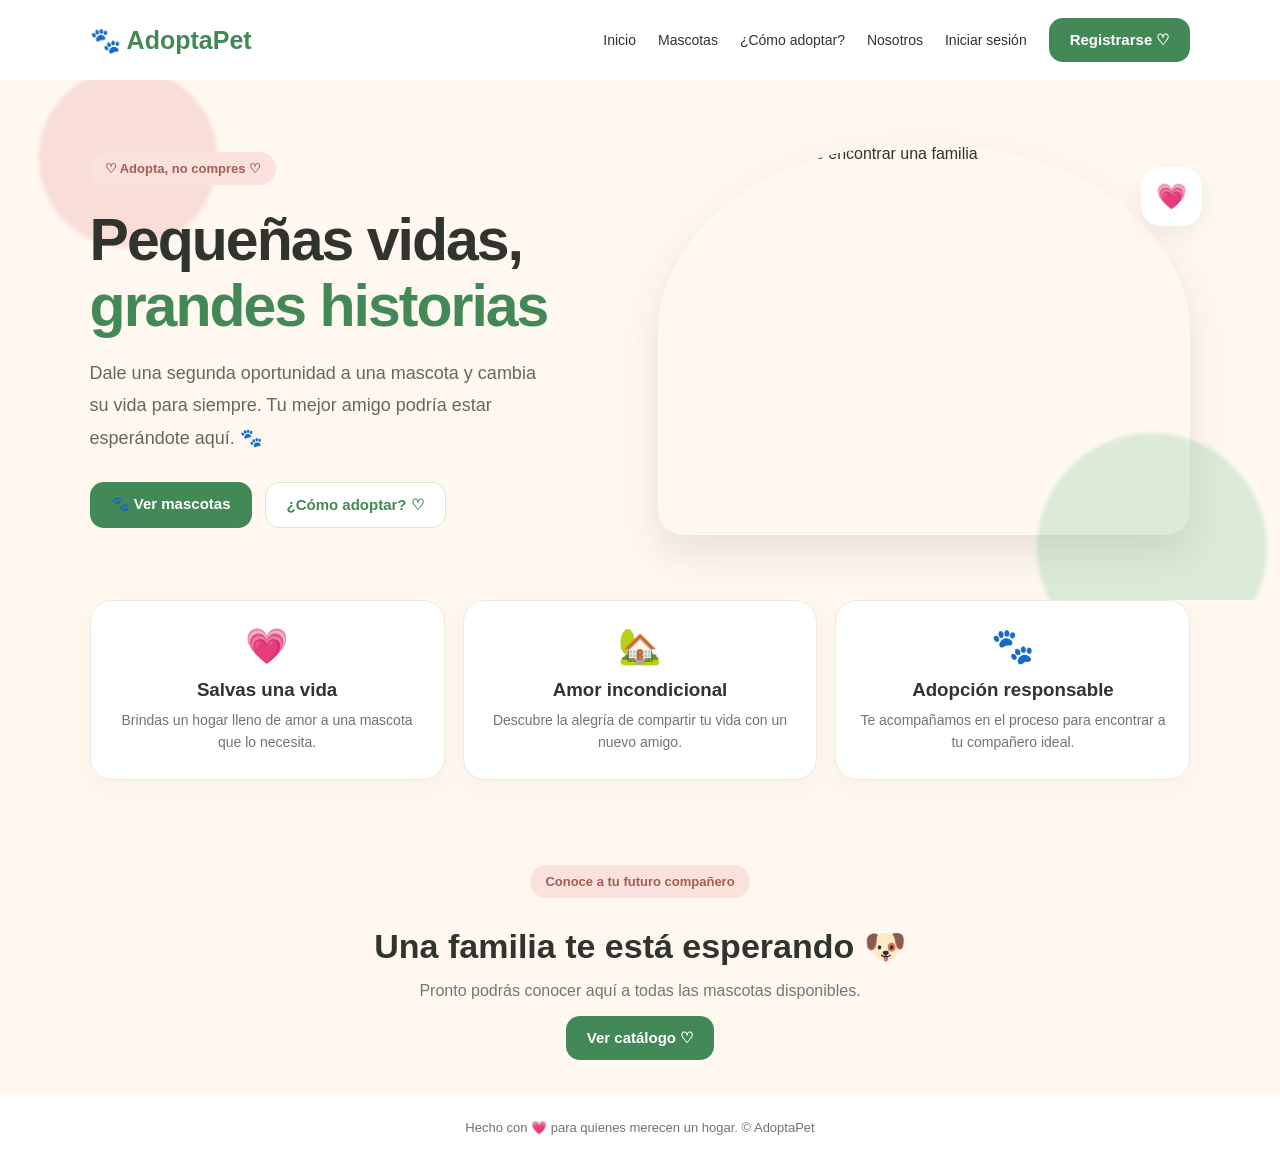
==== src/main/resources/static/index.html @ c1ac3069 "Create index.html Crear portada inicial AdoptaPet" ====
<!DOCTYPE html>
<html lang="es">
<head>
    <meta charset="UTF-8">
    <meta name="viewport" content="width=device-width, initial-scale=1.0">
    <meta name="theme-color" content="#fff8f1">
    <title>AdoptaPet | Pequeñas vidas, grandes historias</title>
    <style>
        :root {
            --verde: #438957;
            --verde-claro: #e1efdf;
            --rosa: #f7a49b;
            --crema: #fff8f1;
            --texto: #30332e;
            --blanco: #ffffff;
        }

        * {
            box-sizing: border-box;
        }

        body {
            margin: 0;
            font-family: "Trebuchet MS", Arial, sans-serif;
            color: var(--texto);
            background: var(--crema);
        }

        header {
            display: flex;
            justify-content: space-between;
            align-items: center;
            gap: 20px;
            padding: 18px 7%;
            background: var(--blanco);
            box-shadow: 0 3px 15px #4b493b12;
        }

        .logo {
            color: var(--verde);
            font-size: 25px;
            font-weight: 900;
        }

        nav {
            display: flex;
            align-items: center;
            gap: 22px;
        }

        nav a {
            color: var(--texto);
            text-decoration: none;
            font-size: 14px;
        }

        nav a:hover {
            color: var(--verde);
        }

        .boton {
            display: inline-block;
            padding: 13px 21px;
            border: 0;
            border-radius: 14px;
            background: var(--verde);
            color: white;
            font-size: 15px;
            font-weight: bold;
            text-decoration: none;
            cursor: pointer;
            transition: transform .2s, background .2s;
        }

        .boton:hover {
            background: #347247;
            transform: translateY(-2px);
        }

        .boton-claro {
            background: white;
            color: var(--verde);
            border: 1px solid #d9e8d5;
        }

        .portada {
            display: grid;
            grid-template-columns: 1fr 1fr;
            align-items: center;
            gap: 35px;
            padding: 65px 7%;
            overflow: hidden;
            background:
                radial-gradient(circle at 10% 15%, #f9ded7 0 7%, transparent 7.5%),
                radial-gradient(circle at 90% 90%, #dcebd8 0 9%, transparent 9.5%),
                var(--crema);
        }

        .etiqueta {
            display: inline-block;
            padding: 9px 15px;
            border-radius: 30px;
            background: #fbe2dc;
            color: #a45e55;
            font-size: 13px;
            font-weight: bold;
        }

        h1 {
            margin: 22px 0 18px;
            font-size: clamp(38px, 5vw, 59px);
            line-height: 1.12;
            letter-spacing: -2px;
        }

        h1 span {
            color: var(--verde);
        }

        .descripcion {
            max-width: 470px;
            color: #66675f;
            font-size: 18px;
            line-height: 1.8;
        }

        .acciones {
            display: flex;
            flex-wrap: wrap;
            gap: 13px;
            margin-top: 28px;
        }

        .foto-portada {
            position: relative;
        }

        .foto-portada img {
            display: block;
            width: 100%;
            height: 390px;
            object-fit: cover;
            border-radius: 48% 48% 25px 25px;
            box-shadow: 0 18px 40px #5b493522;
        }

        .corazon {
            position: absolute;
            top: 22px;
            right: -12px;
            padding: 15px;
            background: white;
            border-radius: 20px;
            font-size: 25px;
            box-shadow: 0 8px 20px #33333312;
        }

        .beneficios {
            display: grid;
            grid-template-columns: repeat(3, 1fr);
            gap: 18px;
            padding: 0 7% 60px;
        }

        .beneficio {
            padding: 25px 18px;
            text-align: center;
            background: white;
            border: 1px solid #f0e9df;
            border-radius: 22px;
            box-shadow: 0 8px 25px #5b49320b;
        }

        .beneficio .icono {
            font-size: 35px;
        }

        .beneficio h3 {
            margin: 12px 0 8px;
        }

        .beneficio p {
            margin: 0;
            color: #74746d;
            font-size: 14px;
            line-height: 1.6;
        }

        .titulo-seccion {
            padding: 25px 7% 35px;
            text-align: center;
        }

        .titulo-seccion h2 {
            margin-bottom: 8px;
            font-size: 34px;
        }

        .titulo-seccion p {
            color: #77766f;
        }

        footer {
            padding: 25px;
            text-align: center;
            background: white;
            color: #73736d;
            font-size: 13px;
        }

        @media (max-width: 760px) {
            header {
                padding: 16px 5%;
                flex-wrap: wrap;
            }

            nav {
                width: 100%;
                gap: 15px;
                flex-wrap: wrap;
            }

            .portada {
                grid-template-columns: 1fr;
                padding: 45px 6%;
            }

            .foto-portada img {
                height: 300px;
            }

            .beneficios {
                grid-template-columns: 1fr;
                padding: 0 6% 40px;
            }

            h1 {
                letter-spacing: -1px;
            }
        }
    </style>
</head>
<body>

<header>
    <a class="logo" href="#" style="text-decoration:none;">🐾 AdoptaPet</a>

    <nav>
        <a href="#inicio">Inicio</a>
        <a href="#mascotas">Mascotas</a>
        <a href="#como-adoptar">¿Cómo adoptar?</a>
        <a href="#nosotros">Nosotros</a>
        <a href="#login">Iniciar sesión</a>
        <a class="boton" href="#registro">Registrarse ♡</a>
    </nav>
</header>

<main>
    <section class="portada" id="inicio">
        <div>
            <span class="etiqueta">♡ Adopta, no compres ♡</span>

            <h1>Pequeñas vidas,<br><span>grandes historias</span></h1>

            <p class="descripcion">
                Dale una segunda oportunidad a una mascota
                y cambia su vida para siempre. Tu mejor amigo
                podría estar esperándote aquí. 🐾
            </p>

            <div class="acciones">
                <a class="boton" href="#mascotas">🐾 Ver mascotas</a>
                <a class="boton boton-claro" href="#como-adoptar">
                    ¿Cómo adoptar? ♡
                </a>
            </div>
        </div>

        <div class="foto-portada">
            <img
                src="https://images.unsplash.com/photo-1450778869180-41d0601e046e?auto=format&fit=crop&w=1000&q=85"
                alt="Un perrito esperando encontrar una familia">
            <div class="corazon">💗</div>
        </div>
    </section>

    <section class="beneficios" id="como-adoptar">
        <article class="beneficio">
            <div class="icono">💗</div>
            <h3>Salvas una vida</h3>
            <p>Brindas un hogar lleno de amor a una mascota que lo necesita.</p>
        </article>

        <article class="beneficio">
            <div class="icono">🏡</div>
            <h3>Amor incondicional</h3>
            <p>Descubre la alegría de compartir tu vida con un nuevo amigo.</p>
        </article>

        <article class="beneficio">
            <div class="icono">🐾</div>
            <h3>Adopción responsable</h3>
            <p>Te acompañamos en el proceso para encontrar a tu compañero ideal.</p>
        </article>
    </section>

    <section class="titulo-seccion" id="mascotas">
        <span class="etiqueta">Conoce a tu futuro compañero</span>
        <h2>Una familia te está esperando 🐶</h2>
        <p>Pronto podrás conocer aquí a todas las mascotas disponibles.</p>
        <a class="boton" href="#mascotas">Ver catálogo ♡</a>
    </section>
</main>

<footer id="nosotros">
    Hecho con 💗 para quienes merecen un hogar. © AdoptaPet
</footer>

</body>
</html>
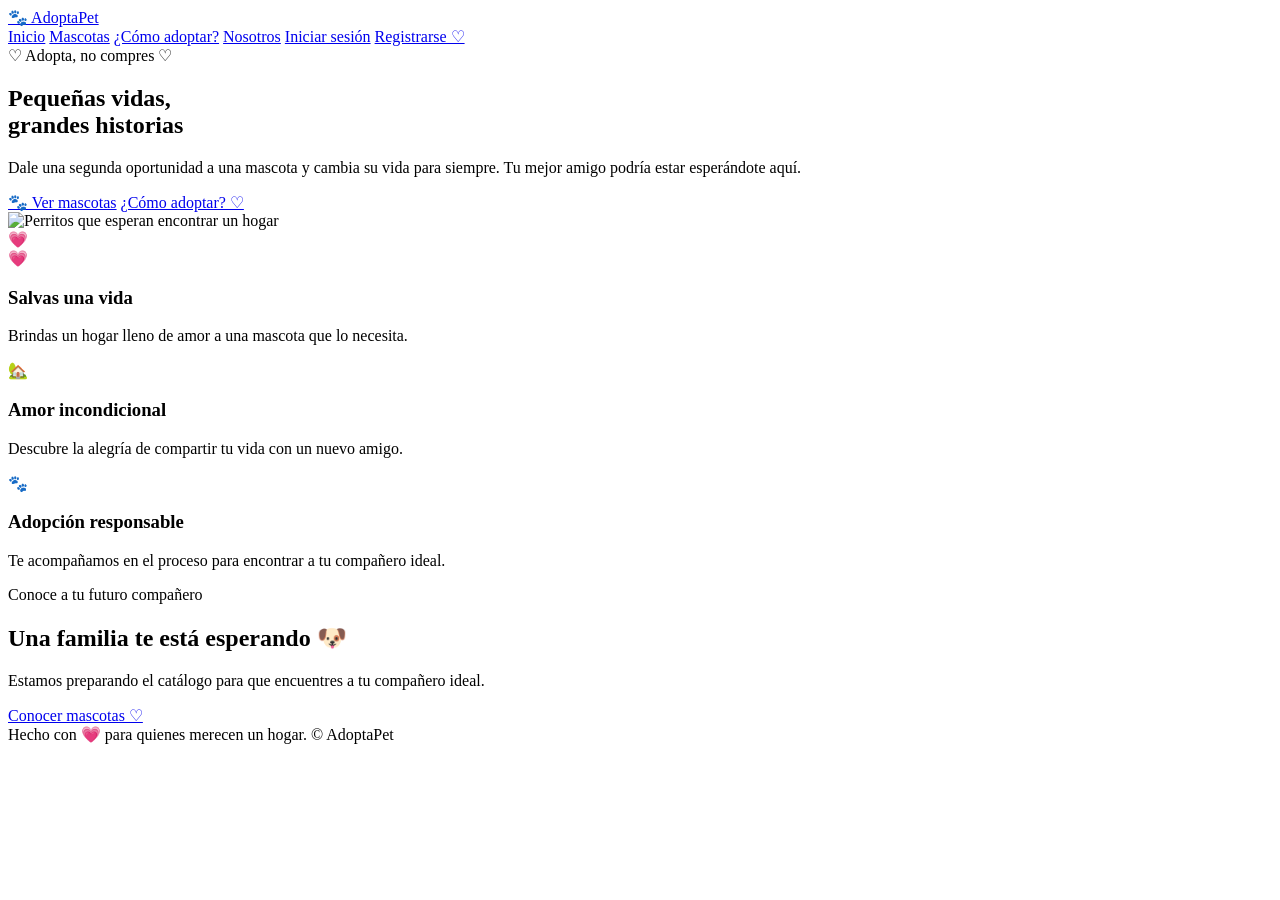
==== commit 486410f9: "Update index.html" ====
--- a/src/main/resources/static/index.html
+++ b/src/main/resources/static/index.html
@@ -5,254 +5,20 @@
     <meta charset="UTF-8">
     <meta name="viewport" content="width=device-width, initial-scale=1.0">
     <meta name="theme-color" content="#fff8f1">
+    <meta name="description" content="Encuentra a tu mejor amigo y dale un hogar lleno de amor.">
     <title>AdoptaPet | Pequeñas vidas, grandes historias</title>
-    <style>
-        :root {
-            --verde: #438957;
-            --verde-claro: #e1efdf;
-            --rosa: #f7a49b;
-            --crema: #fff8f1;
-            --texto: #30332e;
-            --blanco: #ffffff;
-        }
-
-        * {
-            box-sizing: border-box;
-        }
-
-        body {
-            margin: 0;
-            font-family: "Trebuchet MS", Arial, sans-serif;
-            color: var(--texto);
-            background: var(--crema);
-        }
-
-        header {
-            display: flex;
-            justify-content: space-between;
-            align-items: center;
-            gap: 20px;
-            padding: 18px 7%;
-            background: var(--blanco);
-            box-shadow: 0 3px 15px #4b493b12;
-        }
-
-        .logo {
-            color: var(--verde);
-            font-size: 25px;
-            font-weight: 900;
-        }
-
-        nav {
-            display: flex;
-            align-items: center;
-            gap: 22px;
-        }
-
-        nav a {
-            color: var(--texto);
-            text-decoration: none;
-            font-size: 14px;
-        }
-
-        nav a:hover {
-            color: var(--verde);
-        }
-
-        .boton {
-            display: inline-block;
-            padding: 13px 21px;
-            border: 0;
-            border-radius: 14px;
-            background: var(--verde);
-            color: white;
-            font-size: 15px;
-            font-weight: bold;
-            text-decoration: none;
-            cursor: pointer;
-            transition: transform .2s, background .2s;
-        }
-
-        .boton:hover {
-            background: #347247;
-            transform: translateY(-2px);
-        }
-
-        .boton-claro {
-            background: white;
-            color: var(--verde);
-            border: 1px solid #d9e8d5;
-        }
-
-        .portada {
-            display: grid;
-            grid-template-columns: 1fr 1fr;
-            align-items: center;
-            gap: 35px;
-            padding: 65px 7%;
-            overflow: hidden;
-            background:
-                radial-gradient(circle at 10% 15%, #f9ded7 0 7%, transparent 7.5%),
-                radial-gradient(circle at 90% 90%, #dcebd8 0 9%, transparent 9.5%),
-                var(--crema);
-        }
-
-        .etiqueta {
-            display: inline-block;
-            padding: 9px 15px;
-            border-radius: 30px;
-            background: #fbe2dc;
-            color: #a45e55;
-            font-size: 13px;
-            font-weight: bold;
-        }
-
-        h1 {
-            margin: 22px 0 18px;
-            font-size: clamp(38px, 5vw, 59px);
-            line-height: 1.12;
-            letter-spacing: -2px;
-        }
-
-        h1 span {
-            color: var(--verde);
-        }
-
-        .descripcion {
-            max-width: 470px;
-            color: #66675f;
-            font-size: 18px;
-            line-height: 1.8;
-        }
-
-        .acciones {
-            display: flex;
-            flex-wrap: wrap;
-            gap: 13px;
-            margin-top: 28px;
-        }
-
-        .foto-portada {
-            position: relative;
-        }
-
-        .foto-portada img {
-            display: block;
-            width: 100%;
-            height: 390px;
-            object-fit: cover;
-            border-radius: 48% 48% 25px 25px;
-            box-shadow: 0 18px 40px #5b493522;
-        }
-
-        .corazon {
-            position: absolute;
-            top: 22px;
-            right: -12px;
-            padding: 15px;
-            background: white;
-            border-radius: 20px;
-            font-size: 25px;
-            box-shadow: 0 8px 20px #33333312;
-        }
-
-        .beneficios {
-            display: grid;
-            grid-template-columns: repeat(3, 1fr);
-            gap: 18px;
-            padding: 0 7% 60px;
-        }
-
-        .beneficio {
-            padding: 25px 18px;
-            text-align: center;
-            background: white;
-            border: 1px solid #f0e9df;
-            border-radius: 22px;
-            box-shadow: 0 8px 25px #5b49320b;
-        }
-
-        .beneficio .icono {
-            font-size: 35px;
-        }
-
-        .beneficio h3 {
-            margin: 12px 0 8px;
-        }
-
-        .beneficio p {
-            margin: 0;
-            color: #74746d;
-            font-size: 14px;
-            line-height: 1.6;
-        }
-
-        .titulo-seccion {
-            padding: 25px 7% 35px;
-            text-align: center;
-        }
-
-        .titulo-seccion h2 {
-            margin-bottom: 8px;
-            font-size: 34px;
-        }
-
-        .titulo-seccion p {
-            color: #77766f;
-        }
-
-        footer {
-            padding: 25px;
-            text-align: center;
-            background: white;
-            color: #73736d;
-            font-size: 13px;
-        }
-
-        @media (max-width: 760px) {
-            header {
-                padding: 16px 5%;
-                flex-wrap: wrap;
-            }
-
-            nav {
-                width: 100%;
-                gap: 15px;
-                flex-wrap: wrap;
-            }
-
-            .portada {
-                grid-template-columns: 1fr;
-                padding: 45px 6%;
-            }
-
-            .foto-portada img {
-                height: 300px;
-            }
-
-            .beneficios {
-                grid-template-columns: 1fr;
-                padding: 0 6% 40px;
-            }
-
-            h1 {
-                letter-spacing: -1px;
-            }
-        }
-    </style>
+    <link rel="stylesheet" href="/css/styles.css">
 </head>
 <body>
-
 <header>
-    <a class="logo" href="#" style="text-decoration:none;">🐾 AdoptaPet</a>
-
+    <a class="logo" href="#inicio">🐾 AdoptaPet</a>
     <nav>
         <a href="#inicio">Inicio</a>
         <a href="#mascotas">Mascotas</a>
         <a href="#como-adoptar">¿Cómo adoptar?</a>
         <a href="#nosotros">Nosotros</a>
-        <a href="#login">Iniciar sesión</a>
-        <a class="boton" href="#registro">Registrarse ♡</a>
+        <a href="/login.html">Iniciar sesión</a>
+        <a class="boton" href="/registro.html">Registrarse ♡</a>
     </nav>
 </header>
 
@@ -260,27 +26,19 @@
     <section class="portada" id="inicio">
         <div>
             <span class="etiqueta">♡ Adopta, no compres ♡</span>
-
             <h1>Pequeñas vidas,<br><span>grandes historias</span></h1>
-
             <p class="descripcion">
-                Dale una segunda oportunidad a una mascota
-                y cambia su vida para siempre. Tu mejor amigo
-                podría estar esperándote aquí. 🐾
+                Dale una segunda oportunidad a una mascota y cambia su vida para siempre.
+                Tu mejor amigo podría estar esperándote aquí.
             </p>
-
             <div class="acciones">
                 <a class="boton" href="#mascotas">🐾 Ver mascotas</a>
-                <a class="boton boton-claro" href="#como-adoptar">
-                    ¿Cómo adoptar? ♡
-                </a>
+                <a class="boton boton-claro" href="#como-adoptar">¿Cómo adoptar? ♡</a>
             </div>
         </div>
-
         <div class="foto-portada">
-            <img
-                src="https://images.unsplash.com/photo-1450778869180-41d0601e046e?auto=format&fit=crop&w=1000&q=85"
-                alt="Un perrito esperando encontrar una familia">
+            <img src="https://images.unsplash.com/photo-1450778869180-41d0601e046e?auto=format&fit=crop&w=1000&q=85"
+                 alt="Perritos que esperan encontrar un hogar">
             <div class="corazon">💗</div>
         </div>
     </section>
@@ -291,13 +49,11 @@
             <h3>Salvas una vida</h3>
             <p>Brindas un hogar lleno de amor a una mascota que lo necesita.</p>
         </article>
-
         <article class="beneficio">
             <div class="icono">🏡</div>
             <h3>Amor incondicional</h3>
             <p>Descubre la alegría de compartir tu vida con un nuevo amigo.</p>
         </article>
-
         <article class="beneficio">
             <div class="icono">🐾</div>
             <h3>Adopción responsable</h3>
@@ -308,14 +64,13 @@
     <section class="titulo-seccion" id="mascotas">
         <span class="etiqueta">Conoce a tu futuro compañero</span>
         <h2>Una familia te está esperando 🐶</h2>
-        <p>Pronto podrás conocer aquí a todas las mascotas disponibles.</p>
-        <a class="boton" href="#mascotas">Ver catálogo ♡</a>
+        <p>Estamos preparando el catálogo para que encuentres a tu compañero ideal.</p>
+        <a class="boton" href="/mascotas.html">Conocer mascotas ♡</a>
     </section>
 </main>
 
 <footer id="nosotros">
     Hecho con 💗 para quienes merecen un hogar. © AdoptaPet
 </footer>
-
 </body>
 </html>
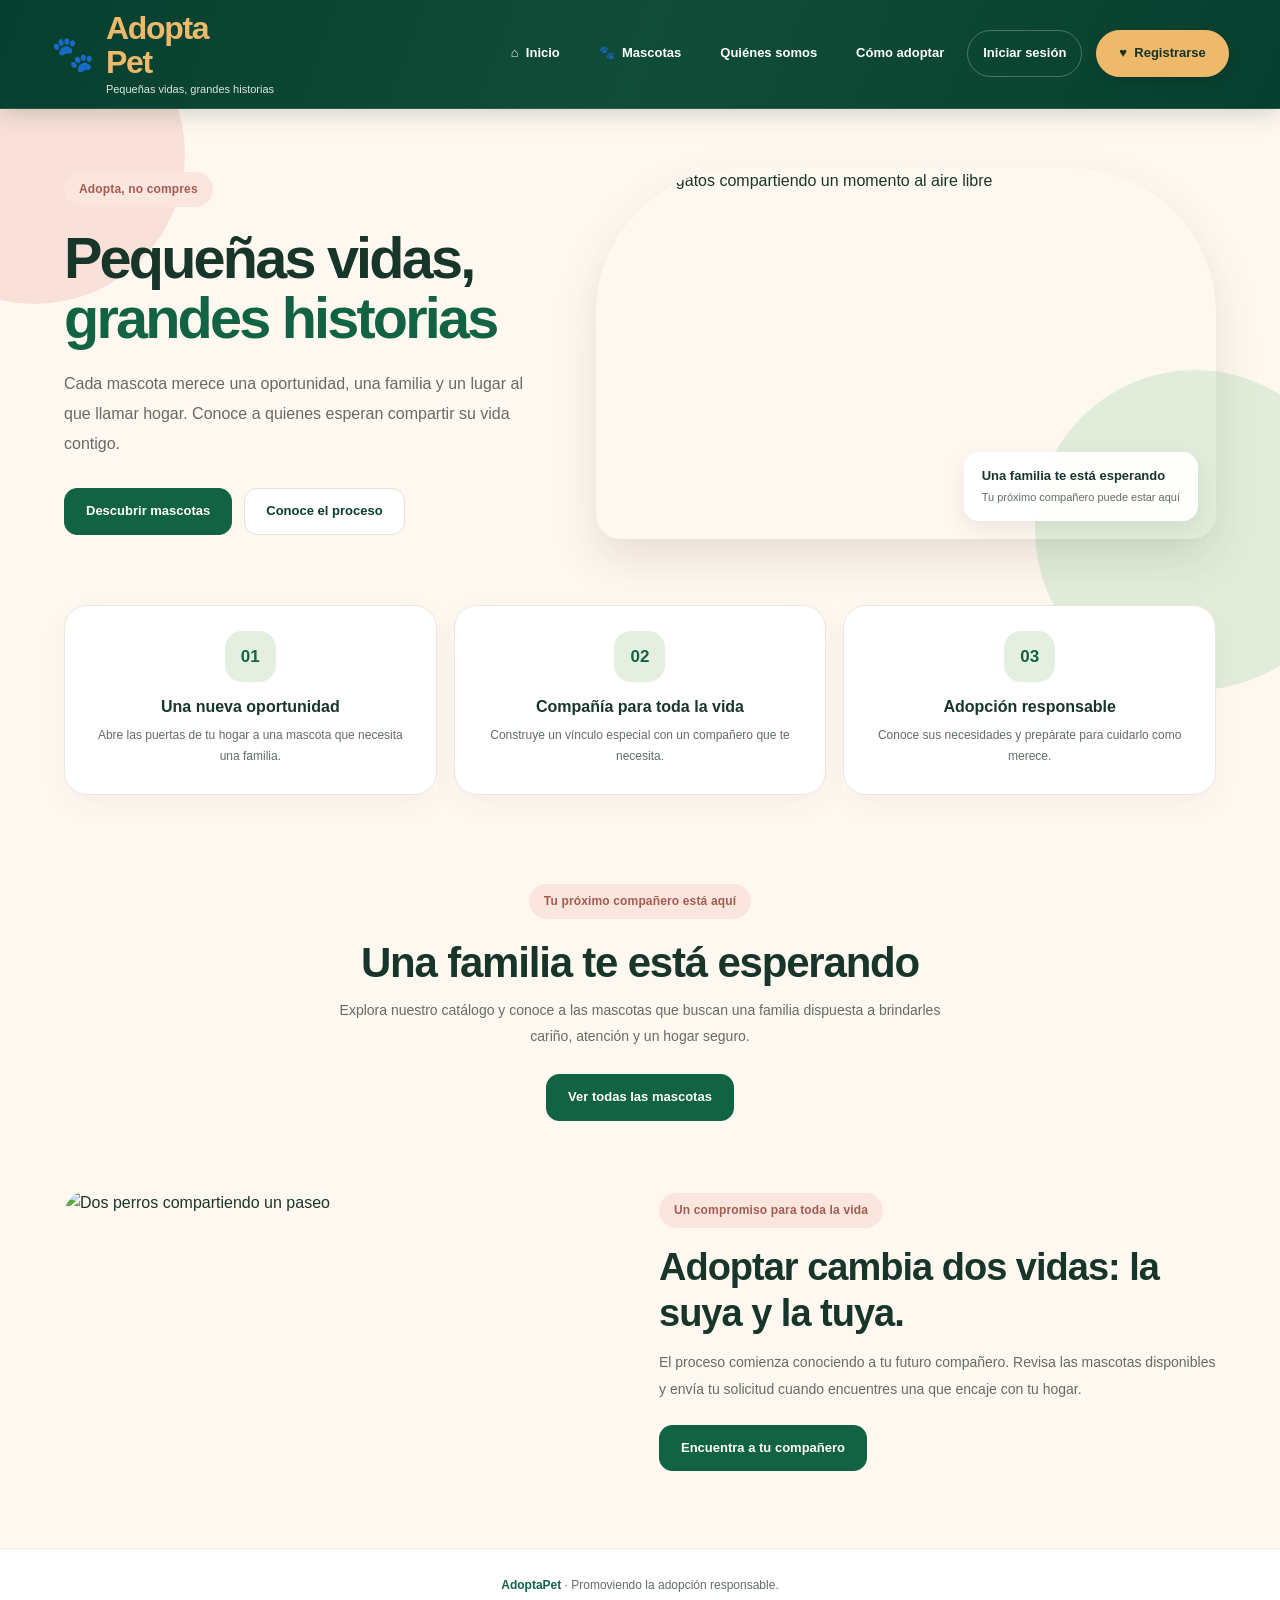
==== commit 750ce6c6: "Actualizar sistema de adopcion y corregir funcionalidades" ====
--- a/src/main/resources/static/index.html
+++ b/src/main/resources/static/index.html
@@ -4,73 +4,727 @@
 <head>
     <meta charset="UTF-8">
     <meta name="viewport" content="width=device-width, initial-scale=1.0">
-    <meta name="theme-color" content="#fff8f1">
-    <meta name="description" content="Encuentra a tu mejor amigo y dale un hogar lleno de amor.">
-    <title>AdoptaPet | Pequeñas vidas, grandes historias</title>
-    <link rel="stylesheet" href="/css/styles.css">
+    <meta name="theme-color" content="#073f2e">
+    <title>AdoptaPet | Un hogar para cada historia</title>
+    <link rel="preconnect" href="https://images.unsplash.com">
+    <style>
+        :root {
+            --green: #126344;
+            --green-dark: #073f2e;
+            --green-light: #e4efe0;
+            --cream: #fff8f1;
+            --ink: #18352a;
+            --muted: #626d64;
+            --line: #eee6dc;
+            --white: #fff;
+            --gold: #efb96c;
+        }
+
+        * {
+            box-sizing: border-box;
+        }
+
+        html {
+            min-height: 100%;
+            scroll-behavior: smooth;
+            scroll-padding-top: 120px;
+        }
+
+        body {
+            min-height: 100vh;
+            margin: 0;
+            overflow-x: hidden;
+            color: var(--ink);
+            background: var(--cream);
+            font-family: "Trebuchet MS", Arial, sans-serif;
+            line-height: 1.6;
+        }
+
+        a {
+            color: inherit;
+        }
+
+        .site-header {
+            position: sticky;
+            top: 0;
+            z-index: 1000;
+            display: flex;
+            min-height: 88px;
+            align-items: center;
+            justify-content: space-between;
+            gap: 24px;
+            padding: 12px max(4%, calc((100% - 1460px) / 2));
+            background: linear-gradient(110deg, #073f2e, #104d38, #073f2e);
+            border-bottom: 1px solid rgba(255, 255, 255, 0.12);
+            box-shadow: 0 5px 22px rgba(12, 50, 35, 0.18);
+        }
+
+        .brand {
+            display: inline-flex;
+            flex-shrink: 0;
+            align-items: center;
+            gap: 12px;
+            color: #fff;
+            font-size: 32px;
+            font-weight: 900;
+            letter-spacing: -1.3px;
+            text-decoration: none;
+            transition: transform 0.2s ease;
+        }
+
+        .brand:hover { transform: translateY(-2px); }
+        .brand span { color: var(--gold); }
+        .brand-mark { font-size: 35px; line-height: 1; }
+        .brand-text { display: flex; flex-direction: column; line-height: 1.05; }
+        .brand-tagline {
+            margin-top: 5px;
+            color: #dbe9df;
+            font-size: 11px;
+            font-weight: 500;
+            letter-spacing: 0;
+        }
+
+        .main-nav {
+            display: flex;
+            align-items: center;
+            justify-content: flex-end;
+            flex-wrap: wrap;
+            gap: 7px;
+        }
+
+        .main-nav a {
+            display: inline-flex;
+            align-items: center;
+            justify-content: center;
+            padding: 12px 15px;
+            border: 1px solid transparent;
+            border-radius: 30px;
+            color: #fff;
+            font-size: 13px;
+            font-weight: 700;
+            text-decoration: none;
+            white-space: nowrap;
+            transition: background 0.25s ease, color 0.25s ease, transform 0.25s ease;
+        }
+
+        .main-nav a:hover {
+            color: #fff;
+            background: rgba(255, 255, 255, 0.13);
+            transform: translateY(-2px);
+        }
+
+        .main-nav a:focus-visible {
+            outline: 2px solid var(--gold);
+            outline-offset: 3px;
+        }
+
+        .main-nav .nav-cta {
+            margin-left: 7px;
+            padding: 12px 22px;
+            border-color: var(--gold);
+            color: #183323;
+            background: var(--gold);
+            box-shadow: 0 4px 12px rgba(0, 0, 0, 0.12);
+        }
+
+        .main-nav .nav-cta:hover {
+            color: #183323;
+            background: #ffd18e;
+            border-color: #ffd18e;
+        }
+
+        .main-nav #enlaceLogin { border-color: rgba(255, 255, 255, 0.25); }
+
+        .hero {
+            position: relative;
+            display: grid;
+            grid-template-columns: 0.86fr 1.14fr;
+            align-items: center;
+            gap: clamp(35px, 5vw, 78px);
+            max-width: 1600px;
+            min-height: 475px;
+            margin: 0 auto;
+            padding: 48px 5% 55px;
+            isolation: isolate;
+        }
+
+        .hero::before,
+        .hero::after {
+            position: absolute;
+            z-index: -1;
+            display: block;
+            content: "";
+            border-radius: 50%;
+            pointer-events: none;
+        }
+
+        .hero::before {
+            top: -105px;
+            left: -115px;
+            width: 300px;
+            height: 300px;
+            background: #f9e0d9;
+        }
+
+        .hero::after {
+            right: -75px;
+            bottom: -85px;
+            width: 320px;
+            height: 320px;
+            background: #e1edda;
+        }
+
+        .hero-copy {
+            position: relative;
+            z-index: 1;
+            padding: 15px 0;
+        }
+
+        .eyebrow {
+            display: inline-block;
+            padding: 8px 15px;
+            border-radius: 50px;
+            color: #a45c50;
+            background: #fbe5df;
+            font-size: 12px;
+            font-weight: 800;
+            letter-spacing: 0.15px;
+        }
+
+        .hero h1 {
+            max-width: 590px;
+            margin: 22px 0 20px;
+            font-size: clamp(43px, 4.5vw, 69px);
+            font-weight: 900;
+            line-height: 1.04;
+            letter-spacing: -2.8px;
+        }
+
+        .hero h1 span {
+            color: var(--green);
+        }
+
+        .hero-description {
+            max-width: 460px;
+            margin: 0;
+            color: #686a62;
+            font-size: 16px;
+            line-height: 1.9;
+        }
+
+        .hero-actions {
+            display: flex;
+            align-items: center;
+            flex-wrap: wrap;
+            gap: 12px;
+            margin-top: 28px;
+        }
+
+        .button {
+            display: inline-flex;
+            min-height: 46px;
+            align-items: center;
+            justify-content: center;
+            padding: 12px 21px;
+            border: 1px solid var(--green);
+            border-radius: 13px;
+            color: white;
+            background: var(--green);
+            font-family: inherit;
+            font-size: 13px;
+            font-weight: 800;
+            text-align: center;
+            text-decoration: none;
+            cursor: pointer;
+            transition: transform 0.2s, background 0.2s;
+        }
+
+        .button:hover {
+            transform: translateY(-2px);
+            background: var(--green-dark);
+        }
+
+        .button-secondary {
+            border-color: #dce7d7;
+            color: var(--green-dark);
+            background: white;
+        }
+
+        .button-secondary:hover {
+            color: var(--green-dark);
+            background: var(--green-light);
+        }
+
+        .hero-visual {
+            position: relative;
+            min-width: 0;
+        }
+
+        .hero-photo {
+            display: block;
+            width: 100%;
+            height: clamp(300px, 29vw, 405px);
+            border-radius: 145px 145px 24px 24px;
+            object-fit: cover;
+            object-position: center;
+            box-shadow: 0 20px 45px rgba(66, 52, 38, 0.13);
+        }
+
+        .photo-caption {
+            position: absolute;
+            right: 18px;
+            bottom: 18px;
+            max-width: 235px;
+            padding: 13px 17px;
+            border: 1px solid rgba(255, 255, 255, 0.8);
+            border-radius: 15px;
+            background: rgba(255, 255, 255, 0.94);
+            box-shadow: 0 8px 25px rgba(0, 0, 0, 0.08);
+        }
+
+        .photo-caption strong {
+            display: block;
+            font-size: 13px;
+        }
+
+        .photo-caption span {
+            display: block;
+            margin-top: 2px;
+            color: var(--muted);
+            font-size: 11px;
+        }
+
+        .benefits {
+            position: relative;
+            z-index: 2;
+            display: grid;
+            grid-template-columns: repeat(3, minmax(0, 1fr));
+            gap: 17px;
+            max-width: 1600px;
+            margin: 0 auto;
+            padding: 0 5% 55px;
+        }
+
+        .benefit-card {
+            min-width: 0;
+            padding: 25px 21px 27px;
+            border: 1px solid var(--line);
+            border-radius: 23px;
+            background: white;
+            text-align: center;
+            box-shadow: 0 9px 28px rgba(77, 61, 44, 0.045);
+            transition: transform 0.2s, box-shadow 0.2s;
+        }
+
+        .benefit-card:hover {
+            transform: translateY(-4px);
+            box-shadow: 0 14px 32px rgba(77, 61, 44, 0.09);
+        }
+
+        .benefit-number {
+            display: grid;
+            width: 51px;
+            height: 51px;
+            place-items: center;
+            margin: 0 auto 13px;
+            border-radius: 17px;
+            color: var(--green);
+            background: var(--green-light);
+            font-size: 17px;
+            font-weight: 900;
+        }
+
+        .benefit-card h2 {
+            margin: 0 0 7px;
+            font-size: 16px;
+            line-height: 1.45;
+        }
+
+        .benefit-card p {
+            max-width: 310px;
+            margin: 0 auto;
+            color: var(--muted);
+            font-size: 12px;
+            line-height: 1.75;
+        }
+
+        .catalog-intro {
+            max-width: 900px;
+            margin: 0 auto;
+            padding: 34px 24px 60px;
+            text-align: center;
+        }
+
+        .catalog-intro h2 {
+            margin: 19px 0 10px;
+            font-size: clamp(29px, 3.3vw, 42px);
+            line-height: 1.2;
+            letter-spacing: -1.2px;
+        }
+
+        .catalog-intro p {
+            max-width: 610px;
+            margin: 0 auto 24px;
+            color: var(--muted);
+            font-size: 14px;
+            line-height: 1.85;
+        }
+
+        .story-section {
+            display: grid;
+            grid-template-columns: 1fr 1fr;
+            align-items: center;
+            gap: 38px;
+            max-width: 1450px;
+            margin: 0 auto 65px;
+            padding: 0 5%;
+        }
+
+        .story-image {
+            display: block;
+            width: 100%;
+            height: 285px;
+            border-radius: 25px;
+            object-fit: cover;
+        }
+
+        .story-copy {
+            padding: 12px 0;
+        }
+
+        .story-copy h2 {
+            margin: 17px 0 13px;
+            font-size: clamp(27px, 3vw, 38px);
+            line-height: 1.2;
+            letter-spacing: -1px;
+        }
+
+        .story-copy p {
+            margin: 0;
+            color: var(--muted);
+            font-size: 14px;
+            line-height: 1.9;
+        }
+
+        .story-copy .button {
+            margin-top: 22px;
+        }
+
+        .site-footer {
+            padding: 27px 5%;
+            border-top: 1px solid var(--line);
+            color: var(--muted);
+            background: white;
+            font-size: 12px;
+            text-align: center;
+        }
+
+        .site-footer strong {
+            color: var(--green);
+        }
+
+        @media (min-width: 1400px) {
+            .hero,
+            .benefits {
+                padding-right: max(5%, calc((100% - 1450px) / 2));
+                padding-left: max(5%, calc((100% - 1450px) / 2));
+            }
+        }
+
+        @media (max-width: 900px) {
+            .site-header {
+                gap: 14px;
+                padding-right: 3%;
+                padding-left: 3%;
+            }
+
+            .brand { font-size: 28px; }
+            .brand-mark { font-size: 30px; }
+            .main-nav { gap: 5px; }
+            .main-nav a { padding: 10px 11px; font-size: 12px; }
+
+            .hero {
+                gap: 30px;
+                padding-right: 4%;
+                padding-left: 4%;
+            }
+
+            .hero h1 {
+                font-size: clamp(38px, 5vw, 51px);
+                letter-spacing: -1.8px;
+            }
+
+            .hero-photo {
+                height: 330px;
+                border-radius: 110px 110px 22px 22px;
+            }
+
+            .benefits {
+                padding-right: 4%;
+                padding-left: 4%;
+            }
+        }
+
+        @media (max-width: 650px) {
+            .site-header {
+                align-items: center;
+                flex-direction: column;
+                gap: 10px;
+                padding: 12px 4%;
+            }
+
+            .brand { font-size: 27px; }
+            .brand-mark { font-size: 30px; }
+            .brand-tagline { font-size: 10px; }
+
+            .main-nav {
+                width: 100%;
+                justify-content: center;
+                gap: 5px;
+            }
+
+            .main-nav a {
+                padding: 8px 10px;
+                font-size: 11px;
+                white-space: normal;
+                text-align: center;
+            }
+
+            .main-nav .nav-cta { margin-left: 0; padding: 8px 12px; }
+
+            .hero {
+                grid-template-columns: 1fr;
+                gap: 28px;
+                padding: 38px 6% 40px;
+            }
+
+            .hero h1 {
+                margin-top: 18px;
+                font-size: clamp(40px, 10vw, 53px);
+                letter-spacing: -1.8px;
+            }
+
+            .hero-description {
+                font-size: 14px;
+            }
+
+            .hero-photo {
+                height: 290px;
+                border-radius: 100px 100px 20px 20px;
+            }
+
+            .photo-caption {
+                right: 10px;
+                bottom: 10px;
+            }
+
+            .benefits {
+                grid-template-columns: 1fr;
+                gap: 13px;
+                padding: 0 6% 35px;
+            }
+
+            .benefit-card {
+                padding: 22px 18px;
+            }
+
+            .catalog-intro {
+                padding: 34px 6% 45px;
+            }
+
+            .catalog-intro h2 {
+                font-size: 30px;
+            }
+
+            .story-section {
+                grid-template-columns: 1fr;
+                gap: 23px;
+                margin-bottom: 42px;
+                padding: 0 6%;
+            }
+
+            .story-image {
+                height: 220px;
+            }
+
+            .story-copy h2 {
+                font-size: 29px;
+            }
+
+            .site-footer {
+                padding: 24px 6%;
+            }
+        }
+
+        @media (prefers-reduced-motion: reduce) {
+            *,
+            *::before,
+            *::after {
+                scroll-behavior: auto !important;
+                transition-duration: 0.01ms !important;
+            }
+        }
+    </style>
 </head>
 <body>
-<header>
-    <a class="logo" href="#inicio">🐾 AdoptaPet</a>
-    <nav>
-        <a href="#inicio">Inicio</a>
-        <a href="#mascotas">Mascotas</a>
-        <a href="#como-adoptar">¿Cómo adoptar?</a>
-        <a href="#nosotros">Nosotros</a>
-        <a href="/login.html">Iniciar sesión</a>
-        <a class="boton" href="/registro.html">Registrarse ♡</a>
+<header class="site-header">
+    <a class="brand" href="/index.html" aria-label="AdoptaPet, inicio">
+        <span class="brand-mark" aria-hidden="true">🐾</span>
+        <span class="brand-text">Adopta<span>Pet</span>
+            <small class="brand-tagline">Pequeñas vidas, grandes historias</small>
+        </span>
+    </a>
+    <nav class="main-nav" id="menuPrincipal" aria-label="Navegación principal">
+        <a href="/index.html">⌂&nbsp; Inicio</a>
+        <a href="/mascotas.html">🐾&nbsp; Mascotas</a>
+        <a href="#nosotros">Quiénes somos</a>
+        <a href="#como-adoptar">Cómo adoptar</a>
+        <a href="/login.html" id="enlaceLogin">Iniciar sesión</a>
+        <a class="nav-cta" href="/registro.html" id="enlaceRegistro">♥&nbsp; Registrarse</a>
     </nav>
 </header>
 
 <main>
-    <section class="portada" id="inicio">
-        <div>
-            <span class="etiqueta">♡ Adopta, no compres ♡</span>
+    <section class="hero">
+        <div class="hero-copy">
+            <span class="eyebrow">Adopta, no compres</span>
             <h1>Pequeñas vidas,<br><span>grandes historias</span></h1>
-            <p class="descripcion">
-                Dale una segunda oportunidad a una mascota y cambia su vida para siempre.
-                Tu mejor amigo podría estar esperándote aquí.
+            <p class="hero-description">
+                Cada mascota merece una oportunidad, una familia y un lugar al que llamar hogar.
+                Conoce a quienes esperan compartir su vida contigo.
             </p>
-            <div class="acciones">
-                <a class="boton" href="#mascotas">🐾 Ver mascotas</a>
-                <a class="boton boton-claro" href="#como-adoptar">¿Cómo adoptar? ♡</a>
+            <div class="hero-actions">
+                <a class="button" href="/mascotas.html">Descubrir mascotas</a>
+                <a class="button button-secondary" href="#como-adoptar">Conoce el proceso</a>
             </div>
         </div>
-        <div class="foto-portada">
-            <img src="https://images.unsplash.com/photo-1450778869180-41d0601e046e?auto=format&fit=crop&w=1000&q=85"
-                 alt="Perritos que esperan encontrar un hogar">
-            <div class="corazon">💗</div>
+
+        <div class="hero-visual">
+            <img
+                    class="hero-photo"
+                    src="https://images.unsplash.com/photo-1450778869180-41d0601e046e?auto=format&fit=crop&w=1200&q=90"
+                    alt="Perros y gatos compartiendo un momento al aire libre"
+                    fetchpriority="high">
+            <div class="photo-caption">
+                <strong>Una familia te está esperando</strong>
+                <span>Tu próximo compañero puede estar aquí</span>
+            </div>
         </div>
     </section>
 
-    <section class="beneficios" id="como-adoptar">
-        <article class="beneficio">
-            <div class="icono">💗</div>
-            <h3>Salvas una vida</h3>
-            <p>Brindas un hogar lleno de amor a una mascota que lo necesita.</p>
+    <section class="benefits" id="como-adoptar">
+        <article class="benefit-card">
+            <div class="benefit-number">01</div>
+            <h2>Una nueva oportunidad</h2>
+            <p>Abre las puertas de tu hogar a una mascota que necesita una familia.</p>
         </article>
-        <article class="beneficio">
-            <div class="icono">🏡</div>
-            <h3>Amor incondicional</h3>
-            <p>Descubre la alegría de compartir tu vida con un nuevo amigo.</p>
+
+        <article class="benefit-card">
+            <div class="benefit-number">02</div>
+            <h2>Compañía para toda la vida</h2>
+            <p>Construye un vínculo especial con un compañero que te necesita.</p>
         </article>
-        <article class="beneficio">
-            <div class="icono">🐾</div>
-            <h3>Adopción responsable</h3>
-            <p>Te acompañamos en el proceso para encontrar a tu compañero ideal.</p>
+
+        <article class="benefit-card">
+            <div class="benefit-number">03</div>
+            <h2>Adopción responsable</h2>
+            <p>Conoce sus necesidades y prepárate para cuidarlo como merece.</p>
         </article>
     </section>
 
-    <section class="titulo-seccion" id="mascotas">
-        <span class="etiqueta">Conoce a tu futuro compañero</span>
-        <h2>Una familia te está esperando 🐶</h2>
-        <p>Estamos preparando el catálogo para que encuentres a tu compañero ideal.</p>
-        <a class="boton" href="/mascotas.html">Conocer mascotas ♡</a>
+    <section class="catalog-intro">
+        <span class="eyebrow">Tu próximo compañero está aquí</span>
+        <h2>Una familia te está esperando</h2>
+        <p>
+            Explora nuestro catálogo y conoce a las mascotas que buscan una familia
+            dispuesta a brindarles cariño, atención y un hogar seguro.
+        </p>
+        <a class="button" href="/mascotas.html">Ver todas las mascotas</a>
+    </section>
+
+    <section class="story-section">
+        <img
+                class="story-image"
+                src="https://images.unsplash.com/photo-1548199973-03cce0bbc87b?auto=format&fit=crop&w=1000&q=85"
+                alt="Dos perros compartiendo un paseo"
+                loading="lazy">
+
+        <div class="story-copy">
+            <span class="eyebrow">Un compromiso para toda la vida</span>
+            <h2>Adoptar cambia dos vidas: la suya y la tuya.</h2>
+            <p>
+                El proceso comienza conociendo a tu futuro compañero. Revisa las mascotas
+                disponibles y envía tu solicitud cuando encuentres una que encaje con tu hogar.
+            </p>
+            <a class="button" href="/mascotas.html">Encuentra a tu compañero</a>
+        </div>
     </section>
 </main>
 
-<footer id="nosotros">
-    Hecho con 💗 para quienes merecen un hogar. © AdoptaPet
+<footer class="site-footer" id="nosotros">
+    <strong>AdoptaPet</strong> · Promoviendo la adopción responsable.
 </footer>
+
+<script>
+    const menu = document.getElementById("menuPrincipal");
+
+    async function cargarMenu() {
+        try {
+            const respuesta = await fetch("/api/auth/sesion", {
+                method: "GET",
+                credentials: "same-origin"
+            });
+
+            if (!respuesta.ok) {
+                return;
+            }
+
+            const sesion = await respuesta.json();
+
+            document.getElementById("enlaceLogin")?.remove();
+            document.getElementById("enlaceRegistro")?.remove();
+
+            const enlaceCuenta = document.createElement("a");
+            enlaceCuenta.href = "/mis-solicitudes.html";
+            enlaceCuenta.textContent = "Mis solicitudes";
+
+            if (sesion.rol === "ADMIN") {
+                enlaceCuenta.href = "/admin.html";
+                enlaceCuenta.textContent = "Administración";
+            }
+
+            menu.appendChild(enlaceCuenta);
+
+            const cerrarSesion = document.createElement("a");
+            cerrarSesion.href = "#";
+            cerrarSesion.textContent = "Cerrar sesión";
+
+            cerrarSesion.addEventListener("click", async evento => {
+                evento.preventDefault();
+
+                try {
+                    const respuestaLogout = await fetch("/api/auth/logout", {
+                        method: "POST",
+                        credentials: "same-origin"
+                    });
+
+                    if (respuestaLogout.ok) {
+                        window.location.href = "/index.html";
+                    } else {
+                        alert("No se pudo cerrar la sesión. Inténtalo nuevamente.");
+                    }
+                } catch (error) {
+                    alert("No se pudo conectar con el servidor.");
+                }
+            });
+
+            menu.appendChild(cerrarSesion);
+        } catch (error) {
+            console.error("No se pudo consultar la sesión.");
+        }
+    }
+
+    cargarMenu();
+</script>
 </body>
 </html>
